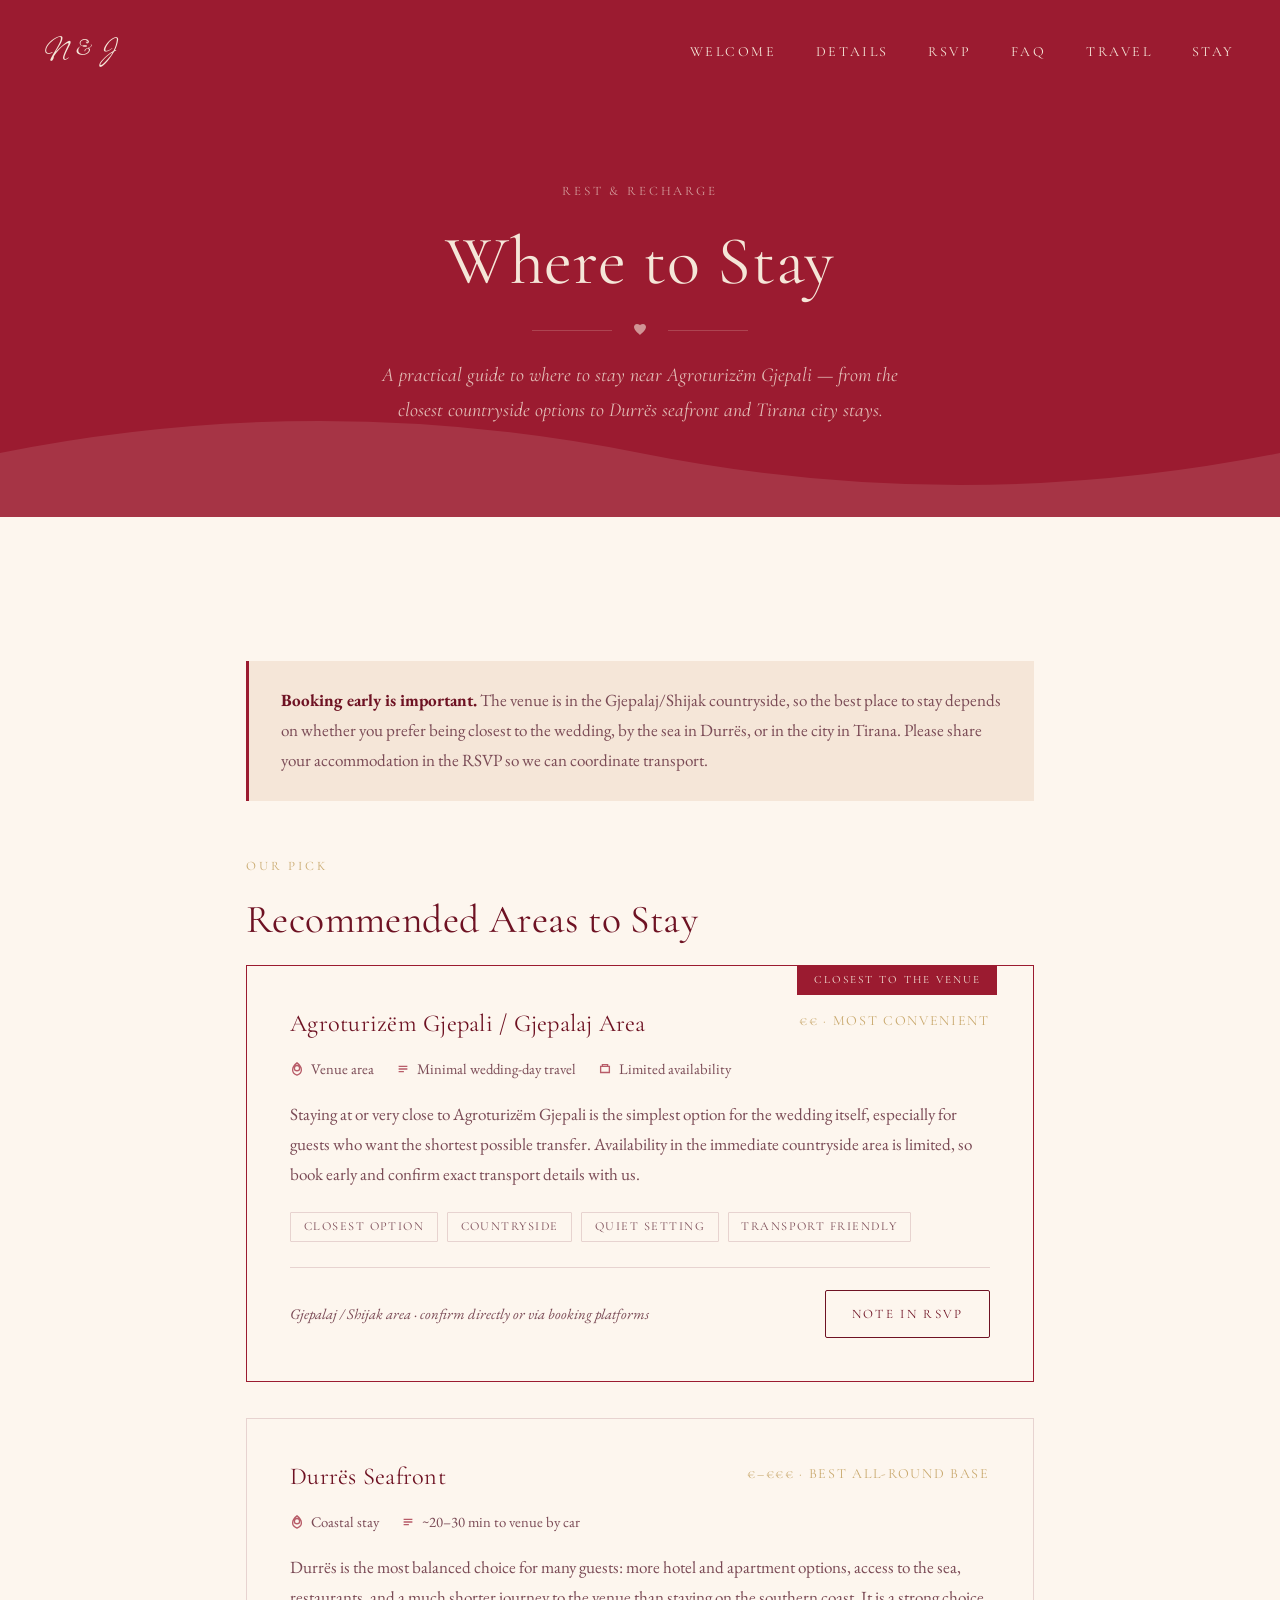
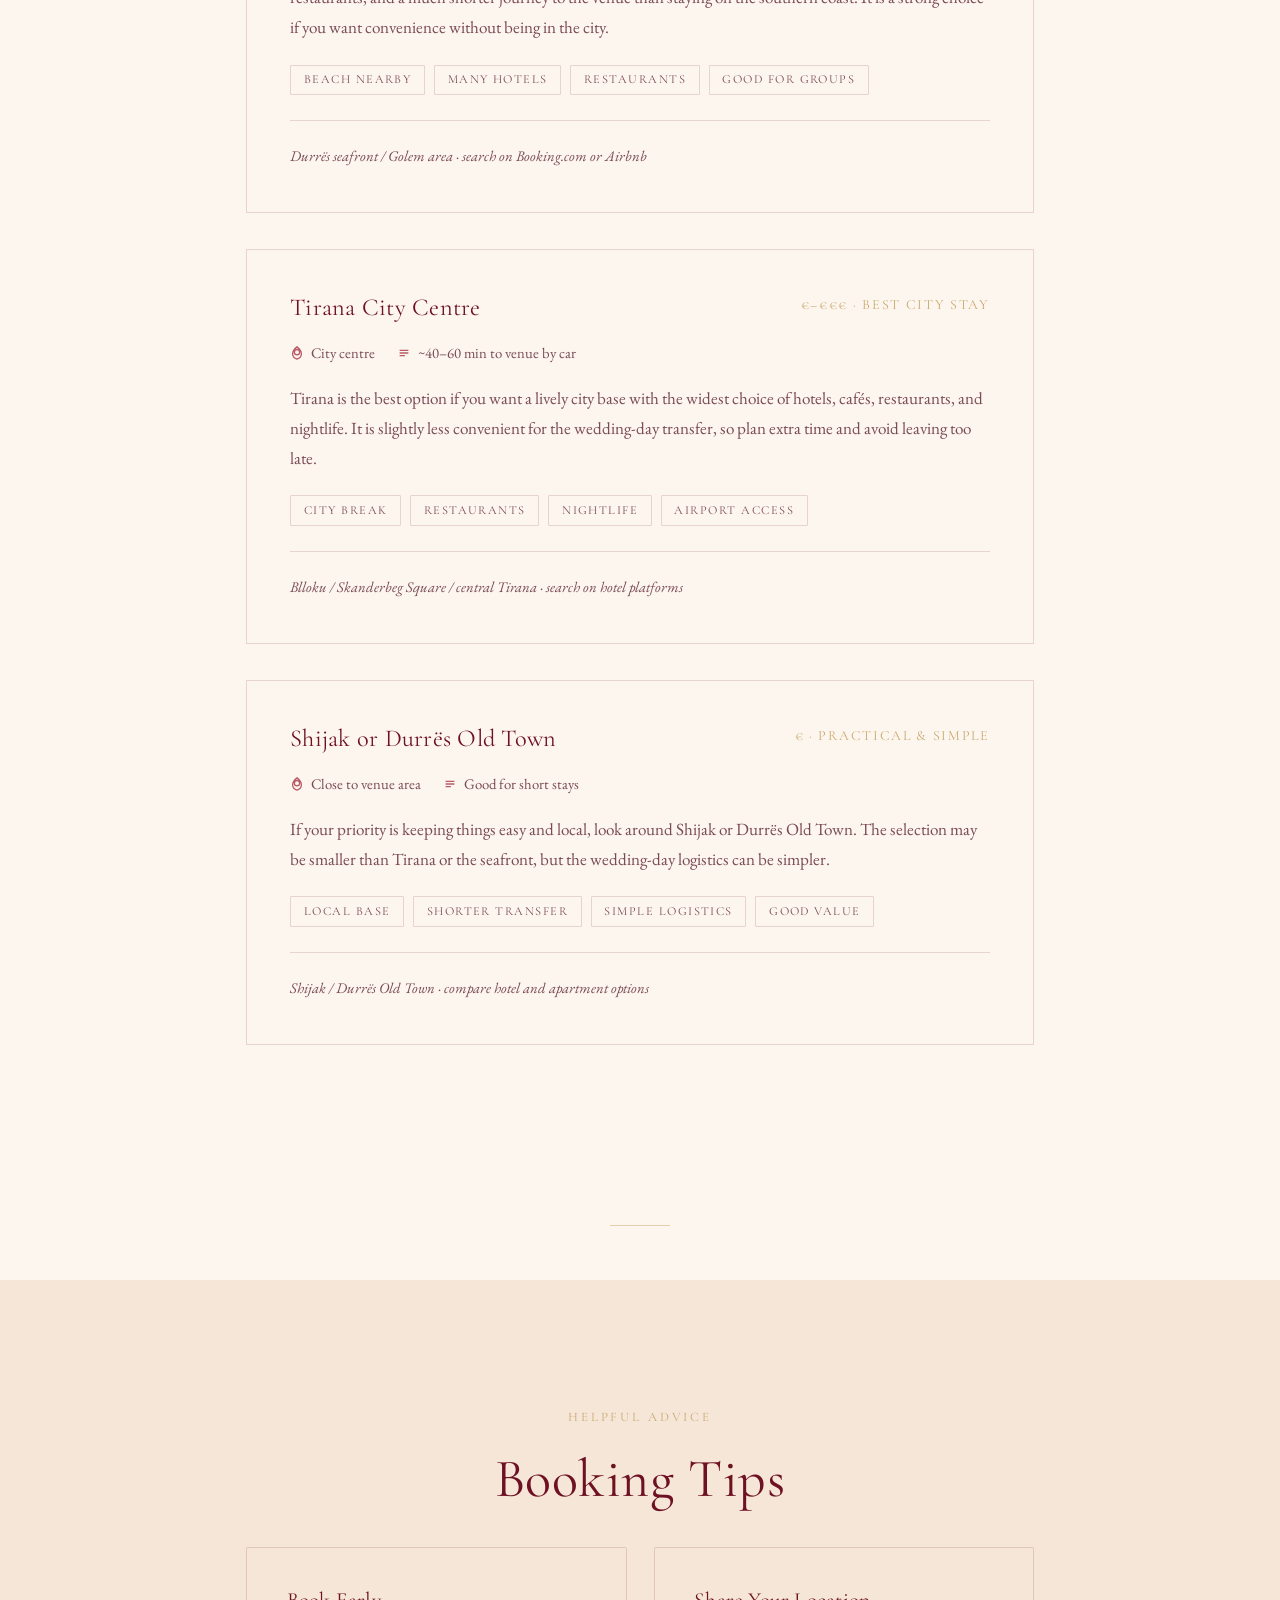
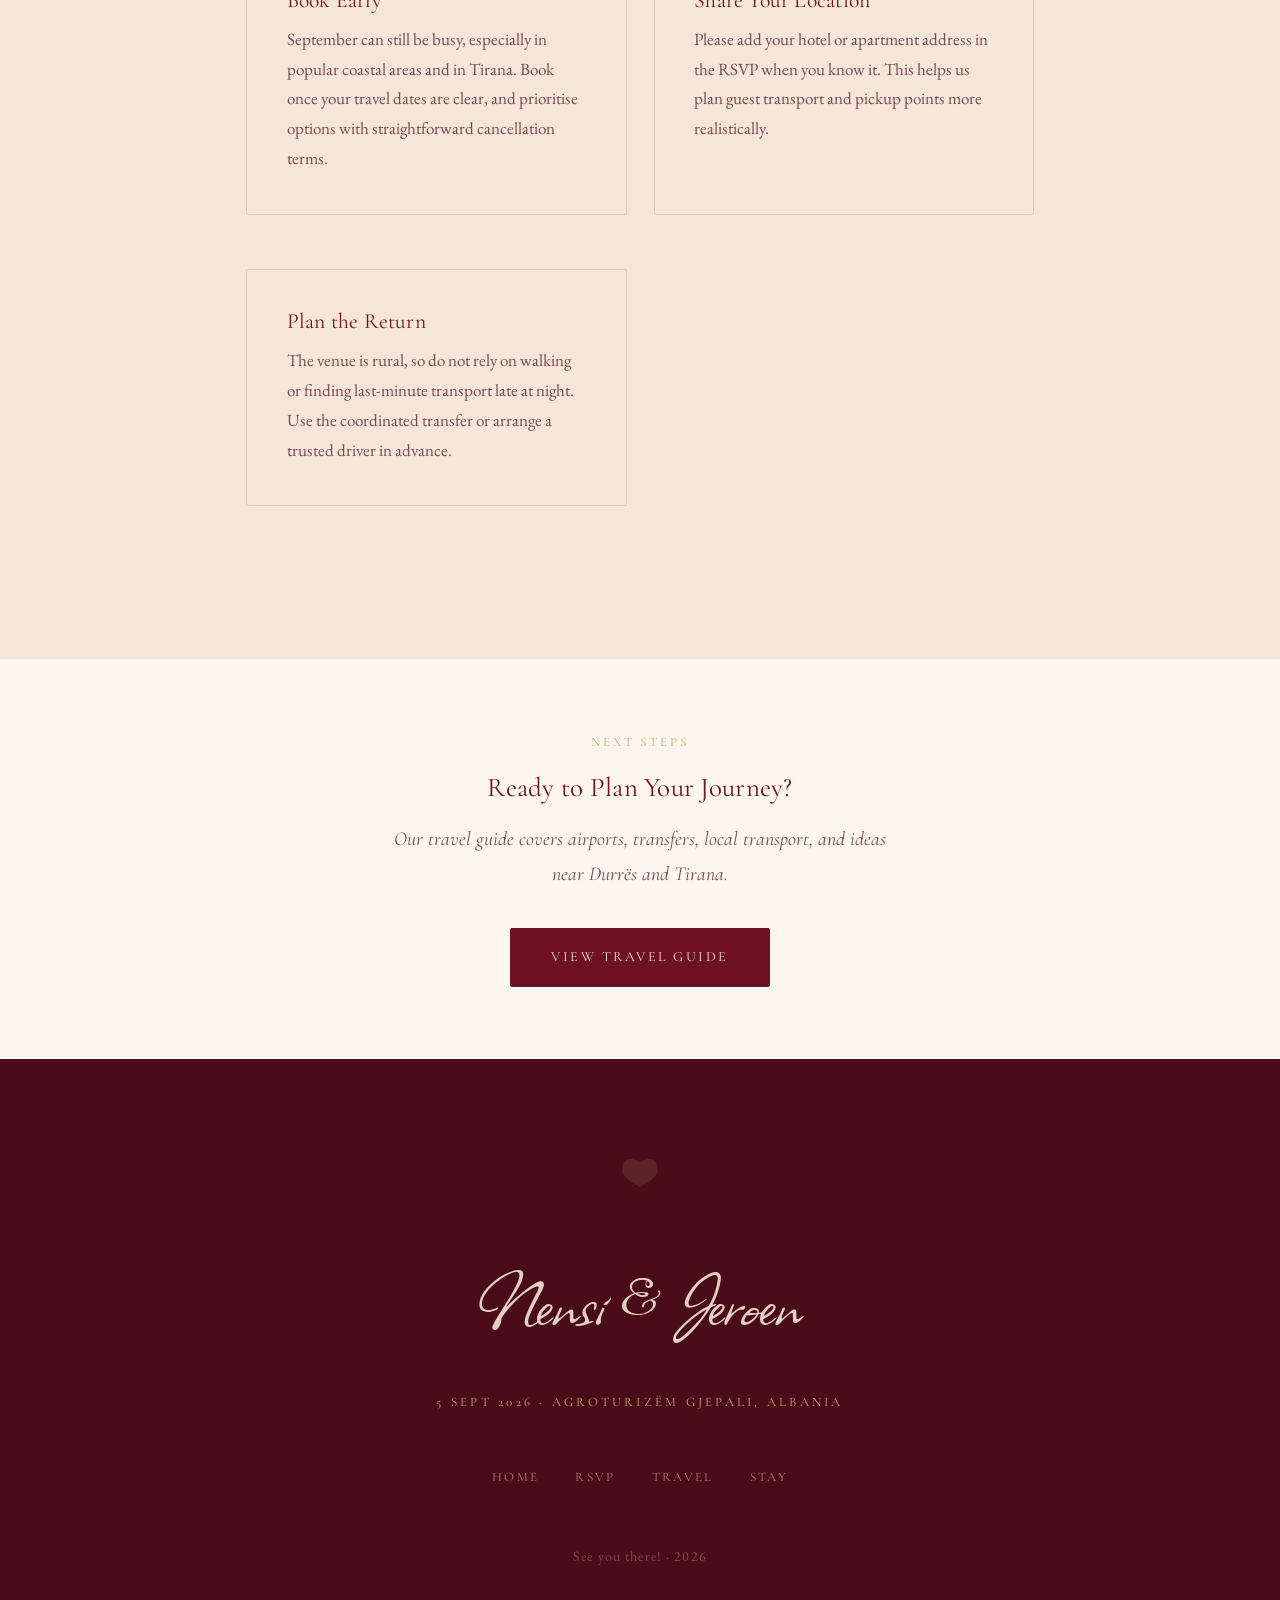
==== pages/accommodation-backup.html @ 8a6f011f "updates to extra pages" ====
<!DOCTYPE html>
<html lang="en">
<head>
  <meta charset="UTF-8">
  <meta name="viewport" content="width=device-width, initial-scale=1.0">
  <title>Where to Stay — Nensi & Jeroen · 5 Sept 2026</title>
  <meta name="description" content="Recommended accommodation near Durrës, Shijak, Tirana, and Agroturizëm Gjepali for guests attending Nensi and Jeroen's wedding.">
  <link rel="stylesheet" href="../styles/main.css">
  <link rel="preconnect" href="https://fonts.googleapis.com">
  <link rel="preconnect" href="https://fonts.gstatic.com" crossorigin>
  <style>
    .hotel-card {
      background: var(--cream);
      border: 1px solid var(--divider);
      padding: 2.4rem;
      margin-bottom: 2rem;
      transition: var(--transition);
      position: relative;
    }
    .hotel-card:hover {
      box-shadow: 0 6px 28px rgba(155,27,48,0.09);
      transform: translateY(-3px);
    }
    .hotel-card--featured {
      border-color: var(--pomegranate);
      border-width: 1.5px;
    }
    .featured-badge {
      position: absolute;
      top: -1px; right: 2rem;
      background: var(--pomegranate);
      color: var(--champagne);
      font-family: var(--font-serif);
      font-size: 0.62rem;
      letter-spacing: 0.18em;
      text-transform: uppercase;
      padding: 0.3rem 0.9rem;
    }
    .hotel-header {
      display: flex;
      justify-content: space-between;
      align-items: flex-start;
      gap: 1rem;
      margin-bottom: 1rem;
      flex-wrap: wrap;
    }
    .hotel-name {
      font-family: var(--font-serif);
      font-size: 1.35rem;
      color: var(--wine);
      margin: 0;
    }
    .hotel-price {
      font-family: var(--font-serif);
      font-size: 0.78rem;
      letter-spacing: 0.12em;
      text-transform: uppercase;
      color: var(--gold);
      white-space: nowrap;
    }
    .hotel-meta {
      display: flex;
      gap: 1.2rem;
      margin-bottom: 1rem;
      flex-wrap: wrap;
    }
    .hotel-meta-item {
      display: flex;
      align-items: center;
      gap: 0.4rem;
      font-size: 0.82rem;
      color: var(--text-muted);
    }
    .hotel-meta-item svg {
      color: var(--pomegranate);
      opacity: 0.7;
      flex-shrink: 0;
    }
    .hotel-desc {
      font-size: 0.95rem;
      color: var(--text-muted);
      line-height: 1.75;
      margin-bottom: 1.2rem;
    }
    .hotel-features {
      display: flex;
      flex-wrap: wrap;
      gap: 0.5rem;
      margin-bottom: 1.4rem;
    }
    .feature-pill {
      font-family: var(--font-serif);
      font-size: 0.68rem;
      letter-spacing: 0.12em;
      text-transform: uppercase;
      padding: 0.2rem 0.7rem;
      border: 1px solid var(--divider);
      color: var(--text-muted);
      border-radius: 1px;
    }
    .hotel-footer {
      display: flex;
      justify-content: space-between;
      align-items: center;
      gap: 1rem;
      flex-wrap: wrap;
      padding-top: 1.2rem;
      border-top: 1px solid var(--divider);
    }
    .hotel-address {
      font-size: 0.82rem;
      color: var(--text-muted);
      font-style: italic;
    }
    .price-categories {
      display: flex;
      gap: 1.5rem;
      margin: 3rem 0 1.5rem;
      flex-wrap: wrap;
    }
    .price-cat-btn {
      background: none;
      border: 1px solid var(--divider);
      padding: 0.5rem 1.2rem;
      font-family: var(--font-serif);
      font-size: 0.72rem;
      letter-spacing: 0.15em;
      text-transform: uppercase;
      color: var(--text-muted);
      cursor: pointer;
      transition: var(--transition);
    }
    .price-cat-btn.active,
    .price-cat-btn:hover {
      background: var(--wine);
      border-color: var(--wine);
      color: var(--champagne);
    }
    .section-note {
      background: var(--champagne);
      border-left: 3px solid var(--pomegranate);
      padding: 1.4rem 1.8rem;
      margin: 3rem 0;
      font-size: 0.95rem;
      color: var(--text-muted);
      line-height: 1.75;
    }
    .section-note strong { color: var(--wine); }
    .section-separator {
      width: 60px; height: 1px;
      background: var(--gold);
      margin: 3rem auto;
      opacity: 0.5;
    }
  </style>
</head>
<body>

  <!-- Navigation -->
  <nav class="site-nav site-nav--inverse" role="navigation" aria-label="Main navigation">
    <a href="../index.html" class="nav-monogram" aria-label="Home">N & J</a>
    <ul class="nav-links">
      <li><a href="../index.html#welcome">Welcome</a></li>
      <li><a href="../index.html#details">Details</a></li>
      <li><a href="../index.html#rsvp">RSVP</a></li>
      <li><a href="../index.html#faq">FAQ</a></li>
      <li><a href="travel.html">Travel</a></li>
      <li><a href="accommodation.html" aria-current="page">Stay</a></li>
    </ul>
    <button class="nav-toggle" aria-label="Toggle menu" aria-expanded="false">
      <span></span><span></span><span></span>
    </button>
  </nav>

  <!-- Page Hero -->
  <header class="page-hero" role="banner">
    <svg viewBox="0 0 800 80" style="position:absolute;bottom:0;left:0;width:100%;opacity:0.12" fill="var(--champagne)" xmlns="http://www.w3.org/2000/svg" aria-hidden="true">
      <path d="M0 40 Q200 0 400 40 Q600 80 800 40 L800 80 L0 80Z"/>
    </svg>
    <span class="section-label">Rest & Recharge</span>
    <h1>Where to Stay</h1>
    <div class="ornament-divider" aria-hidden="true" style="margin:1.2rem auto;">
      <span class="ornament-line" style="background:rgba(245,230,216,0.4)"></span>
      <svg width="12" height="12" viewBox="0 0 16 16" fill="rgba(245,230,216,0.6)"><path d="M8 1.5C8 1.5 6.5 0 4 0C1.5 0 0 2 0 4C0 8.5 8 14.5 8 14.5C8 14.5 16 8.5 16 4C16 2 14.5 0 12 0C9.5 0 8 1.5 8 1.5Z"/></svg>
      <span class="ornament-line" style="background:rgba(245,230,216,0.4)"></span>
    </div>
    <p class="lead-text" style="color:rgba(245,230,216,0.8); max-width:540px; margin:0 auto;">
      A practical guide to where to stay near Agroturizëm Gjepali — from the closest countryside options to Durrës seafront and Tirana city stays.
    </p>
  </header>

  <main>
    <div class="content-section fade-in" style="max-width: var(--max-width); margin: 0 auto;">

      <div class="section-note">
        <strong>Booking early is important.</strong> The venue is in the Gjepalaj/Shijak countryside, so the best place to stay depends on whether you prefer being closest to the wedding, by the sea in Durrës, or in the city in Tirana. Please share your accommodation in the RSVP so we can coordinate transport.
      </div>

      <span class="section-label">Our pick</span>
      <h2>Recommended Areas to Stay</h2>

      <!-- ===== FEATURED ===== -->
      <div class="hotel-card hotel-card--featured fade-in">
        <div class="featured-badge">Closest to the Venue</div>

        <div class="hotel-header">
          <h3 class="hotel-name">Agroturizëm Gjepali / Gjepalaj Area</h3>
          <span class="hotel-price">€€ · Most convenient</span>
        </div>

        <div class="hotel-meta">
          <span class="hotel-meta-item">
            <svg width="14" height="14" viewBox="0 0 16 16" fill="none" stroke="currentColor" stroke-width="1.5" aria-hidden="true"><circle cx="8" cy="7" r="3"/><path d="M8 1 Q13 5 13 9 Q13 13 8 15 Q3 13 3 9 Q3 5 8 1Z"/></svg>
            Venue area
          </span>
          <span class="hotel-meta-item">
            <svg width="14" height="14" viewBox="0 0 16 16" fill="none" stroke="currentColor" stroke-width="1.5" aria-hidden="true"><path d="M3 8h10M3 5h10M3 11h6"/></svg>
            Minimal wedding-day travel
          </span>
          <span class="hotel-meta-item">
            <svg width="14" height="14" viewBox="0 0 16 16" fill="none" stroke="currentColor" stroke-width="1.5" aria-hidden="true"><path d="M3 5h10v7H3z"/><path d="M5 5V3h6v2"/></svg>
            Limited availability
          </span>
        </div>

        <p class="hotel-desc">
          Staying at or very close to Agroturizëm Gjepali is the simplest option for the wedding itself, especially for guests who want the shortest possible transfer. Availability in the immediate countryside area is limited, so book early and confirm exact transport details with us.
        </p>

        <div class="hotel-features">
          <span class="feature-pill">Closest Option</span>
          <span class="feature-pill">Countryside</span>
          <span class="feature-pill">Quiet Setting</span>
          <span class="feature-pill">Transport Friendly</span>
        </div>

        <div class="hotel-footer">
          <span class="hotel-address">Gjepalaj / Shijak area · confirm directly or via booking platforms</span>
          <a href="../index.html#rsvp" class="btn" style="font-size:0.72rem; padding:0.65rem 1.4rem;">Note in RSVP</a>
        </div>
      </div>

      <!-- ===== AREA 2 ===== -->
      <div class="hotel-card fade-in">
        <div class="hotel-header">
          <h3 class="hotel-name">Durrës Seafront</h3>
          <span class="hotel-price">€–€€€ · Best all-round base</span>
        </div>
        <div class="hotel-meta">
          <span class="hotel-meta-item">
            <svg width="14" height="14" viewBox="0 0 16 16" fill="none" stroke="currentColor" stroke-width="1.5" aria-hidden="true"><circle cx="8" cy="7" r="3"/><path d="M8 1 Q13 5 13 9 Q13 13 8 15 Q3 13 3 9 Q3 5 8 1Z"/></svg>
            Coastal stay
          </span>
          <span class="hotel-meta-item">
            <svg width="14" height="14" viewBox="0 0 16 16" fill="none" stroke="currentColor" stroke-width="1.5" aria-hidden="true"><path d="M3 8h10M3 5h10M3 11h6"/></svg>
            ~20–30 min to venue by car
          </span>
        </div>
        <p class="hotel-desc">
          Durrës is the most balanced choice for many guests: more hotel and apartment options, access to the sea, restaurants, and a much shorter journey to the venue than staying on the southern coast. It is a strong choice if you want convenience without being in the city.
        </p>
        <div class="hotel-features">
          <span class="feature-pill">Beach Nearby</span>
          <span class="feature-pill">Many Hotels</span>
          <span class="feature-pill">Restaurants</span>
          <span class="feature-pill">Good for Groups</span>
        </div>
        <div class="hotel-footer">
          <span class="hotel-address">Durrës seafront / Golem area · search on Booking.com or Airbnb</span>
        </div>
      </div>

      <!-- ===== AREA 3 ===== -->
      <div class="hotel-card fade-in">
        <div class="hotel-header">
          <h3 class="hotel-name">Tirana City Centre</h3>
          <span class="hotel-price">€–€€€ · Best city stay</span>
        </div>
        <div class="hotel-meta">
          <span class="hotel-meta-item">
            <svg width="14" height="14" viewBox="0 0 16 16" fill="none" stroke="currentColor" stroke-width="1.5" aria-hidden="true"><circle cx="8" cy="7" r="3"/><path d="M8 1 Q13 5 13 9 Q13 13 8 15 Q3 13 3 9 Q3 5 8 1Z"/></svg>
            City centre
          </span>
          <span class="hotel-meta-item">
            <svg width="14" height="14" viewBox="0 0 16 16" fill="none" stroke="currentColor" stroke-width="1.5" aria-hidden="true"><path d="M3 8h10M3 5h10M3 11h6"/></svg>
            ~40–60 min to venue by car
          </span>
        </div>
        <p class="hotel-desc">
          Tirana is the best option if you want a lively city base with the widest choice of hotels, cafés, restaurants, and nightlife. It is slightly less convenient for the wedding-day transfer, so plan extra time and avoid leaving too late.
        </p>
        <div class="hotel-features">
          <span class="feature-pill">City Break</span>
          <span class="feature-pill">Restaurants</span>
          <span class="feature-pill">Nightlife</span>
          <span class="feature-pill">Airport Access</span>
        </div>
        <div class="hotel-footer">
          <span class="hotel-address">Blloku / Skanderbeg Square / central Tirana · search on hotel platforms</span>
        </div>
      </div>

      <!-- ===== AREA 4 ===== -->
      <div class="hotel-card fade-in">
        <div class="hotel-header">
          <h3 class="hotel-name">Shijak or Durrës Old Town</h3>
          <span class="hotel-price">€ · Practical & simple</span>
        </div>
        <div class="hotel-meta">
          <span class="hotel-meta-item">
            <svg width="14" height="14" viewBox="0 0 16 16" fill="none" stroke="currentColor" stroke-width="1.5" aria-hidden="true"><circle cx="8" cy="7" r="3"/><path d="M8 1 Q13 5 13 9 Q13 13 8 15 Q3 13 3 9 Q3 5 8 1Z"/></svg>
            Close to venue area
          </span>
          <span class="hotel-meta-item">
            <svg width="14" height="14" viewBox="0 0 16 16" fill="none" stroke="currentColor" stroke-width="1.5" aria-hidden="true"><path d="M3 8h10M3 5h10M3 11h6"/></svg>
            Good for short stays
          </span>
        </div>
        <p class="hotel-desc">
          If your priority is keeping things easy and local, look around Shijak or Durrës Old Town. The selection may be smaller than Tirana or the seafront, but the wedding-day logistics can be simpler.
        </p>
        <div class="hotel-features">
          <span class="feature-pill">Local Base</span>
          <span class="feature-pill">Shorter Transfer</span>
          <span class="feature-pill">Simple Logistics</span>
          <span class="feature-pill">Good Value</span>
        </div>
        <div class="hotel-footer">
          <span class="hotel-address">Shijak / Durrës Old Town · compare hotel and apartment options</span>
        </div>
      </div>

    </div>

    <div class="section-separator"></div>

    <!-- Booking tips -->
    <div class="section section--ivory fade-in">
      <div class="container" style="max-width: var(--max-width);">
        <div class="centered section-heading">
          <span class="section-label">Helpful Advice</span>
          <h2>Booking Tips</h2>
        </div>

        <div class="info-grid" style="margin-top:2rem;">
          <div class="info-card">
            <h3>Book Early</h3>
            <p>September can still be busy, especially in popular coastal areas and in Tirana. Book once your travel dates are clear, and prioritise options with straightforward cancellation terms.</p>
          </div>
          <div class="info-card">
            <h3>Share Your Location</h3>
            <p>Please add your hotel or apartment address in the RSVP when you know it. This helps us plan guest transport and pickup points more realistically.</p>
          </div>
          <div class="info-card">
            <h3>Plan the Return</h3>
            <p>The venue is rural, so do not rely on walking or finding last-minute transport late at night. Use the coordinated transfer or arrange a trusted driver in advance.</p>
          </div>
        </div>
      </div>
    </div>

    <!-- CTA to travel page -->
    <div style="padding: 4rem 2rem; text-align:center;" class="fade-in">
      <span class="section-label">Next Steps</span>
      <h2 style="margin-bottom:1rem;">Ready to Plan Your Journey?</h2>
      <p class="lead-text" style="margin: 0 auto 2rem;">
        Our travel guide covers airports, transfers, local transport, and ideas near Durrës and Tirana.
      </p>
      <a href="travel.html" class="btn btn--primary">View Travel Guide</a>
    </div>

  </main>

  <!-- Footer -->
  <footer class="site-footer" role="contentinfo">
    <svg class="footer-ornament" width="60" height="60" viewBox="0 0 60 60" fill="none" xmlns="http://www.w3.org/2000/svg" aria-hidden="true">
      <path d="M30 14C30 14 26 10 21 10C16 10 12 14.5 12 20C12 30 30 38 30 38C30 38 48 30 48 20C48 14.5 44 10 39 10C34 10 30 14 30 14Z" fill="currentColor" opacity="0.5"/>
    </svg>
    <p class="footer-names">Nensi & Jeroen</p>
    <p class="footer-date">5 Sept 2026 · Agroturizëm Gjepali, Albania</p>
    <ul class="footer-links">
      <li><a href="../index.html">Home</a></li>
      <li><a href="../index.html#rsvp">RSVP</a></li>
      <li><a href="travel.html">Travel</a></li>
      <li><a href="accommodation.html">Stay</a></li>
    </ul>
    <p class="footer-copy">See you there! &middot; 2026</p>
  </footer>

  <script src="../scripts/main.js"></script>
</body>
</html>
---- styles/main.css ----
/* ============================================================
   WEDDING WEBSITE — MAIN STYLESHEET
   Warm European Editorial Luxury
   ============================================================ */

/* --- Google Fonts Import --- */
@import url('https://fonts.googleapis.com/css2?family=Cormorant+Garamond:ital,wght@0,300;0,400;0,500;0,600;1,300;1,400;1,500&family=EB+Garamond:ital,wght@0,400;0,500;1,400&family=Allison&family=Great+Vibes&display=swap');

/* --- CSS Variables --- */
:root {
  --pomegranate:    #9B1B30;
  --apricot:        #FF9E61;
  --champagne:      #F5E6D8;
  --champagne-dark: #EDD4BE;
  --wine:           #6E1223;
  --wine-deep:      #4A0C18;
  --gold:           #C9A96E;
  --gold-light:     #DFC28E;
  --cream:          #FDF6EE;
  --text-body:      #3D1A22;
  --text-muted:     #7A4A55;
  --divider:        rgba(110, 18, 35, 0.15);

  --font-script:    'Allison', 'Great Vibes', cursive;
  --font-serif:     'Cormorant Garamond', 'EB Garamond', Georgia, serif;
  --font-body:      'EB Garamond', 'Cormorant Garamond', Georgia, serif;

  --max-width:      860px;
  --section-pad:    7rem 2rem;
  --radius-soft:    2px;

  --transition:     all 0.35s cubic-bezier(0.4, 0, 0.2, 1);
}

/* --- Reset & Base --- */
*, *::before, *::after {
  box-sizing: border-box;
  margin: 0;
  padding: 0;
}

html {
  scroll-behavior: smooth;
  font-size: 18px;
}

body {
  font-family: var(--font-body);
  background-color: var(--cream);
  color: var(--text-body);
  line-height: 1.75;
  -webkit-font-smoothing: antialiased;
  overflow-x: hidden;
}

img { max-width: 100%; display: block; }

[hidden] {
  display: none !important;
}

a {
  color: var(--pomegranate);
  text-decoration: none;
  transition: var(--transition);
}
a:hover { color: var(--wine); }

/* --- Scrollbar --- */
::-webkit-scrollbar { width: 6px; }
::-webkit-scrollbar-track { background: var(--champagne); }
::-webkit-scrollbar-thumb { background: var(--gold); border-radius: 3px; }

/* ============================================================
   TYPOGRAPHY
   ============================================================ */

h1, h2, h3, h4, h5 {
  font-family: var(--font-serif);
  font-weight: 400;
  color: var(--wine);
  line-height: 1.2;
  letter-spacing: 0.01em;
}

.script-heading {
  font-family: var(--font-script);
  font-weight: 400;
  color: var(--pomegranate);
  line-height: 1.1;
}

.section-label {
  font-family: var(--font-serif);
  font-size: 0.72rem;
  letter-spacing: 0.22em;
  text-transform: uppercase;
  color: var(--gold);
  display: block;
  margin-bottom: 1rem;
}

p { margin-bottom: 1.1em; }
p:last-child { margin-bottom: 0; }

/* ============================================================
   LAYOUT
   ============================================================ */

.container {
  max-width: var(--max-width);
  margin: 0 auto;
  padding: 0 2rem;
}

.section {
  padding: var(--section-pad);
}

.section--ivory {
  background-color: var(--champagne);
}

.section--wine {
  background-color: var(--wine);
  color: var(--champagne);
}
.section--wine h1,
.section--wine h2,
.section--wine h3,
.section--wine .script-heading {
  color: var(--champagne);
}
.section--wine .section-label {
  color: var(--gold-light);
}
.section--wine p {
  color: rgba(245, 230, 216, 0.85);
}

.section--pomegranate {
  background-color: var(--pomegranate);
  color: var(--champagne);
}

.centered { text-align: center; }

.visually-hidden {
  position: absolute;
  width: 1px;
  height: 1px;
  padding: 0;
  margin: -1px;
  overflow: hidden;
  clip: rect(0, 0, 0, 0);
  white-space: nowrap;
  border: 0;
}

/* ============================================================
   NAVIGATION
   ============================================================ */

.site-nav {
  position: fixed;
  top: 0; left: 0; right: 0;
  z-index: 100;
  padding: 1.2rem 2.5rem;
  display: flex;
  align-items: center;
  justify-content: space-between;
  transition: var(--transition);
}

.site-nav.scrolled {
  background: rgba(253, 246, 238, 0.96);
  backdrop-filter: blur(8px);
  box-shadow: 0 1px 20px rgba(110, 18, 35, 0.08);
}

.nav-monogram {
  font-family: var(--font-script);
  font-size: 1.8rem;
  color: var(--wine);
  text-decoration: none;
  letter-spacing: 0.02em;
}

.nav-links {
  display: flex;
  gap: 2.2rem;
  list-style: none;
}

.nav-links a {
  font-family: var(--font-serif);
  font-size: 0.78rem;
  letter-spacing: 0.18em;
  text-transform: uppercase;
  color: var(--wine);
  text-decoration: none;
  position: relative;
  transition: var(--transition);
}

.nav-links a::after {
  content: '';
  position: absolute;
  bottom: -3px; left: 0; right: 0;
  height: 1px;
  background: var(--gold);
  transform: scaleX(0);
  transform-origin: center;
  transition: transform 0.3s ease;
}

.nav-links a:hover { color: var(--pomegranate); }
.nav-links a:hover::after { transform: scaleX(1); }

.nav-toggle {
  display: none;
  background: none;
  border: none;
  cursor: pointer;
  padding: 4px;
}

.nav-toggle span {
  display: block;
  width: 22px;
  height: 1.5px;
  background: var(--wine);
  margin: 5px 0;
  transition: var(--transition);
}

.site-nav--inverse:not(.scrolled) .nav-monogram,
.site-nav--inverse:not(.scrolled) .nav-links a {
  color: var(--champagne);
}

.site-nav--inverse:not(.scrolled) .nav-links a:hover {
  color: var(--gold-light);
}

.site-nav--inverse:not(.scrolled) .nav-toggle span {
  background: var(--champagne);
}

.site-nav--inverse:not(.scrolled) .nav-links a::after {
  background: var(--champagne);
}

/* ============================================================
   HERO SECTION
   ============================================================ */

.hero {
  min-height: 100vh;
  display: flex;
  align-items: center;
  justify-content: center;
  text-align: center;
  padding: 8rem 1.5rem 4.5rem;
  position: relative;
  overflow: hidden;
  background-color: var(--cream);
}

.hero-arch {
  position: absolute;
  top: 5.2rem; left: 50%;
  transform: translateX(-50%);
  width: min(640px, 92vw);
  max-height: calc(100svh - 7rem);
  pointer-events: none;
  opacity: 0.45;
}

.hero-content {
  position: relative;
  z-index: 2;
  max-width: min(560px, 90vw);
  padding: clamp(0.5rem, 2vw, 1.5rem);
  margin-top: clamp(1rem, 2.5vw, 1.7rem);
  animation: fadeUp 1.2s ease both;
}

.hero-eyebrow {
  font-family: var(--font-serif);
  font-size: 0.7rem;
  letter-spacing: 0.28em;
  text-transform: uppercase;
  color: var(--pomegranate);
  margin: 0 auto 1.4rem;
  display: block;
  max-width: 460px;
  line-height: 1.55;
  padding: 0.45rem 0.8rem;
  background: rgba(253, 246, 238, 0.72);
  animation: fadeUp 1s 0.2s ease both;
}

.hero-invitation {
  display: inline-block;
  max-width: 340px;
  line-height: 1.55;
  padding: 0.45rem 0.8rem;
  margin: 0 auto 1.4rem;
  background: rgba(253, 246, 238, 0.72);
  animation: fadeUp 1s 0.7s ease both;
}

.hero-names {
  font-family: var(--font-script);
  font-size: clamp(4.2rem, 12vw, 8rem);
  color: var(--wine);
  line-height: 0.68;
  margin-bottom: 0.8rem;
  animation: fadeUp 1s 0.3s ease both;
}

.hero-names span {
  display: block;
}

.hero-date {
  font-family: var(--font-serif);
  font-size: clamp(0.82rem, 2.2vw, 1.05rem);
  letter-spacing: 0.12em;
  text-transform: uppercase;
  color: var(--text-muted);
  margin: 1.4rem 0 0.5rem;
  animation: fadeUp 1s 0.4s ease both;
}

.hero-location {
  font-family: var(--font-serif);
  font-style: italic;
  font-size: 1.15rem;
  color: var(--pomegranate);
  animation: fadeUp 1s 0.45s ease both;
}

.hero-divider {
  width: 60px;
  height: 1px;
  background: var(--gold);
  margin: 2rem auto;
  animation: fadeIn 1s 0.6s ease both;
}

/* Countdown */
.countdown {
  display: flex;
  gap: clamp(0.25rem, 0.8vw, 0.5rem);
  justify-content: center;
  margin: 1.5rem auto 1.2rem;
  max-width: 340px;
  animation: fadeUp 1s 0.6s ease both;
}

.countdown-unit {
  text-align: center;
  min-width: clamp(46px, 8vw, 58px);
}

.countdown-number {
  font-family: var(--font-serif);
  font-size: clamp(1.65rem, 4.2vw, 2.45rem);
  font-weight: 300;
  color: var(--wine);
  line-height: 1;
  display: block;
}

.countdown-label {
  font-family: var(--font-serif);
  font-size: 0.62rem;
  letter-spacing: 0.2em;
  text-transform: uppercase;
  color: var(--gold);
  display: block;
  margin-top: 0.4rem;
}

.countdown-sep {
  font-family: var(--font-serif);
  font-size: 2rem;
  color: var(--divider);
  align-self: flex-start;
  margin-top: 0.2rem;
  line-height: 1.4;
}

/* CTA Buttons */
.btn-group {
  display: flex;
  gap: 1rem;
  justify-content: center;
  flex-wrap: wrap;
  animation: fadeUp 1s 0.75s ease both;
}

.btn {
  display: inline-block;
  font-family: var(--font-serif);
  font-size: 0.78rem;
  letter-spacing: 0.18em;
  text-transform: uppercase;
  padding: 0.9rem 2.2rem;
  border: 1px solid var(--wine);
  color: var(--wine);
  background: transparent;
  cursor: pointer;
  transition: var(--transition);
  text-decoration: none;
  border-radius: var(--radius-soft);
}

.btn:hover {
  background: var(--wine);
  color: var(--champagne);
}

.btn--primary {
  background: var(--wine);
  color: var(--champagne);
  border-color: var(--wine);
}

.btn--primary:hover {
  background: var(--pomegranate);
  border-color: var(--pomegranate);
  color: var(--champagne);
}

.btn--gold {
  border-color: var(--gold);
  color: var(--gold);
}
.btn--gold:hover {
  background: var(--gold);
  color: var(--wine-deep);
}

/* ============================================================
   WELCOME SECTION
   ============================================================ */

.welcome-text {
  font-family: var(--font-serif);
  font-size: clamp(1.05rem, 2.5vw, 1.25rem);
  line-height: 1.9;
  max-width: 600px;
  margin: 0 auto;
  color: var(--text-body);
}

.welcome-signoff,
.welcome-signature {
  font-family: var(--font-serif);
  font-size: clamp(1.05rem, 2.5vw, 1.25rem);
  line-height: 1.9;
  max-width: 600px;
  margin: 0 auto;
}

.welcome-signoff {
  margin-top: 1.75rem;
  color: var(--text-body);
}

.welcome-signature {
  margin-top: 0.35rem;
  font-style: italic;
  color: var(--pomegranate);
}

.welcome-script {
  font-family: var(--font-script);
  font-size: clamp(2.2rem, 6vw, 3.5rem);
  color: var(--pomegranate);
  margin-bottom: 1.5rem;
  display: block;
}

/* ============================================================
   DETAILS SECTION
   ============================================================ */

.details-grid {
  display: grid;
  grid-template-columns: repeat(auto-fit, minmax(240px, 1fr));
  gap: 3rem 2.5rem;
  margin-top: 3.5rem;
}

.detail-card {
  text-align: center;
  padding: 2.2rem 1.5rem;
  border: 1px solid var(--divider);
  background: var(--cream);
  transition: var(--transition);
}

.detail-card:hover {
  box-shadow: 0 4px 24px rgba(155, 27, 48, 0.08);
  transform: translateY(-2px);
}

.detail-icon {
  margin: 0 auto 1.2rem;
  color: var(--pomegranate);
  opacity: 0.8;
}

.detail-card h3 {
  font-size: 1.05rem;
  letter-spacing: 0.08em;
  margin-bottom: 0.6rem;
  color: var(--wine);
}

.detail-card p {
  font-size: 0.92rem;
  color: var(--text-muted);
  line-height: 1.65;
}

.venue-coordinates {
  display: inline-block;
  margin-top: 0.35rem;
  font-size: 0.82rem;
  letter-spacing: 0.04em;
  color: var(--wine);
}

/* Timeline */
.timeline {
  position: relative;
  max-width: 760px;
  margin: 3rem auto 0;
}

.timeline::before {
  content: '';
  position: absolute;
  left: 50%;
  top: 0;
  bottom: 0;
  width: 1px;
  background: var(--divider);
  transform: translateX(-50%);
}

.timeline-item {
  display: grid;
  grid-template-columns: minmax(0, 1fr) 28px minmax(0, 1fr);
  column-gap: 1.4rem;
  margin-bottom: 3rem;
  position: relative;
  align-items: start;
}

/* Keep the linked title, dot and time locked to the same row. */
.timeline-time,
.timeline-dot,
.timeline-body {
  grid-row: 1;
}

.timeline-time {
  font-family: var(--font-serif);
  font-size: clamp(1.1rem, 2.4vw, 1.35rem);
  font-weight: 500;
  letter-spacing: 0.03em;
  color: var(--pomegranate);
  white-space: nowrap;
  padding-top: 0.02rem;
  line-height: 1;
  align-self: start;
  margin-top: 0;
  display: inline-flex;
  align-items: center;
  gap: 0.55rem;
}

.timeline-time::before,
.timeline-time::after {
  content: '';
  display: block;
  width: 1.35rem;
  height: 1px;
  background: rgba(201, 169, 110, 0.75);
}

.timeline-time::after {
  display: none;
}

.timeline-dot {
  grid-column: 2;
  justify-self: center;
  align-self: start;
  width: 9px;
  height: 9px;
  border-radius: 50%;
  background: var(--pomegranate);
  border: 2px solid var(--cream);
  box-shadow: 0 0 0 1px var(--pomegranate);
  margin-top: 0.34rem;
}

.timeline-body {
  max-width: 270px;
  align-self: start;
  padding-top: 0;
  margin-top: 0;
}

.timeline-item--left .timeline-body {
  grid-column: 1;
  justify-self: end;
  text-align: right;
}

.timeline-item--left .timeline-time {
  grid-column: 3;
  justify-self: start;
  text-align: left;
}

.timeline-item--right .timeline-time {
  grid-column: 1;
  justify-self: end;
  text-align: right;
}

.timeline-item--right .timeline-time::before {
  display: none;
}

.timeline-item--right .timeline-time::after {
  display: block;
}

.timeline-item--right .timeline-body {
  grid-column: 3;
  justify-self: start;
  text-align: left;
}

.timeline-event {
  font-family: var(--font-serif);
  font-weight: 500;
  color: var(--wine);
  font-size: 1rem;
  line-height: 1.2;
  margin: 0 0 0.25rem;
}

.timeline-desc {
  font-size: 0.88rem;
  color: var(--text-muted);
  margin: 0;
  line-height: 1.65;
}

/* ============================================================
   RSVP SECTION
   ============================================================ */

.rsvp-form {
  max-width: 560px;
  margin: 3rem auto 0;
}

.form-group {
  margin-bottom: 1.8rem;
}

.form-group label {
  display: block;
  font-family: var(--font-serif);
  font-size: 0.72rem;
  letter-spacing: 0.18em;
  text-transform: uppercase;
  color: var(--gold);
  margin-bottom: 0.55rem;
}

.form-control {
  width: 100%;
  padding: 0.9rem 1.1rem;
  background: var(--cream);
  border: 1px solid rgba(110, 18, 35, 0.25);
  color: var(--wine);
  font-family: var(--font-body);
  font-size: 1rem;
  transition: var(--transition);
  outline: none;
  border-radius: var(--radius-soft);
  -webkit-appearance: none;
  appearance: none;
}

.form-control:focus {
  border-color: var(--pomegranate);
  box-shadow: 0 0 0 3px rgba(155, 27, 48, 0.08);
}

.form-control::placeholder {
  color: rgba(110, 18, 35, 0.35);
  font-style: italic;
}

.conditional-fields {
  display: grid;
  gap: 1rem;
  margin-top: 1rem;
}

.conditional-field {
  display: grid;
}

#diet-other-details {
  margin-top: 0.85rem;
  margin-left: 1.75rem;
  padding: 0.95rem 1rem 1.05rem;
  text-align: left;
  background: rgba(245, 230, 216, 0.08);
  border: 1px solid rgba(223, 194, 142, 0.24);
  border-left: 3px solid var(--gold-light);
  border-radius: var(--radius-soft);
}

select.form-control {
  background-image: url("data:image/svg+xml,%3Csvg xmlns='http://www.w3.org/2000/svg' width='12' height='8' viewBox='0 0 12 8'%3E%3Cpath d='M1 1l5 5 5-5' stroke='%236E1223' stroke-width='1.5' fill='none' stroke-linecap='round'/%3E%3C/svg%3E");
  background-repeat: no-repeat;
  background-position: right 1rem center;
  padding-right: 2.5rem;
  cursor: pointer;
}

textarea.form-control {
  resize: vertical;
  min-height: 120px;
}

.form-row {
  display: grid;
  grid-template-columns: 1fr 1fr;
  gap: 1.2rem;
}

.radio-group, .checkbox-group {
  display: flex;
  flex-direction: column;
  gap: 0.7rem;
}

.radio-label, .checkbox-label {
  display: flex;
  align-items: center;
  gap: 0.75rem;
  cursor: pointer;
  font-family: var(--font-body);
  font-size: 0.95rem;
  color: var(--text-muted);
}

.radio-label input, .checkbox-label input {
  width: 16px;
  height: 16px;
  accent-color: var(--pomegranate);
  cursor: pointer;
  flex-shrink: 0;
}

.form-submit {
  text-align: center;
  margin-top: 2.5rem;
}

.rsvp-submit-button {
  border: 2px solid var(--gold-light);
  box-shadow:
    0 0 0 2px rgba(245, 230, 216, 0.28),
    0 12px 26px rgba(74, 12, 24, 0.32);
}

.rsvp-submit-button:hover,
.rsvp-submit-button:focus-visible {
  box-shadow:
    0 0 0 3px rgba(245, 230, 216, 0.35),
    0 14px 30px rgba(74, 12, 24, 0.38);
}

.rsvp-submit-button:disabled {
  cursor: wait;
  opacity: 0.75;
}

.form-success {
  display: none;
  text-align: center;
  padding: 2rem;
  background: rgba(155, 27, 48, 0.05);
  border: 1px solid var(--divider);
}

.form-success .script-heading {
  font-size: 2.5rem;
  margin-bottom: 0.5rem;
}

/* ============================================================
   FAQ SECTION
   ============================================================ */

.faq-list {
  max-width: 640px;
  margin: 3rem auto 0;
}

.faq-item {
  border-bottom: 1px solid var(--divider);
}

.faq-question {
  width: 100%;
  background: none;
  border: none;
  padding: 1.4rem 0;
  display: flex;
  align-items: center;
  justify-content: space-between;
  gap: 1rem;
  cursor: pointer;
  font-family: var(--font-serif);
  font-size: 1.05rem;
  color: var(--wine);
  text-align: left;
  transition: var(--transition);
}

.faq-question:hover { color: var(--pomegranate); }

.faq-icon {
  flex-shrink: 0;
  width: 20px;
  height: 20px;
  position: relative;
  color: var(--gold);
}

.faq-icon::before,
.faq-icon::after {
  content: '';
  position: absolute;
  background: currentColor;
  transition: var(--transition);
}

.faq-icon::before {
  width: 100%; height: 1px;
  top: 50%; left: 0;
  transform: translateY(-50%);
}

.faq-icon::after {
  width: 1px; height: 100%;
  left: 50%; top: 0;
  transform: translateX(-50%);
}

.faq-item.open .faq-icon::after {
  transform: translateX(-50%) rotate(90deg);
  opacity: 0;
}

.faq-answer {
  max-height: 0;
  overflow: hidden;
  transition: max-height 0.4s cubic-bezier(0.4, 0, 0.2, 1);
}

.faq-item.open .faq-answer { max-height: 500px; }

.faq-answer-inner {
  padding: 0 0 1.4rem;
  font-size: 0.95rem;
  color: var(--text-muted);
  line-height: 1.8;
}

/* ============================================================
   FOOTER
   ============================================================ */

.site-footer {
  background: var(--wine-deep);
  color: var(--champagne);
  text-align: center;
  padding: 5rem 2rem 2rem;
  position: relative;
  overflow: hidden;
}

.footer-names {
  font-family: var(--font-script);
  font-size: clamp(2.5rem, 7vw, 4.5rem);
  color: var(--champagne);
  margin-bottom: 1rem;
  opacity: 0.9;
}

.footer-date {
  font-family: var(--font-serif);
  font-size: 0.72rem;
  letter-spacing: 0.25em;
  text-transform: uppercase;
  color: var(--gold);
  margin-bottom: 2.5rem;
}

.footer-links {
  display: flex;
  gap: 2rem;
  justify-content: center;
  list-style: none;
  flex-wrap: wrap;
  margin-bottom: 3rem;
}

.footer-links a {
  font-family: var(--font-serif);
  font-size: 0.72rem;
  letter-spacing: 0.18em;
  text-transform: uppercase;
  color: rgba(245, 230, 216, 0.55);
  text-decoration: none;
  transition: var(--transition);
}

.footer-links a:hover { color: var(--gold-light); }

.footer-copy {
  font-size: 0.78rem;
  color: rgba(245, 230, 216, 0.3);
  letter-spacing: 0.08em;
  margin-bottom: 0;
}

.footer-ornament {
  margin: 0 auto 0.75rem;
  opacity: 0.3;
  color: var(--gold);
}

/* ============================================================
   DECORATIVE ELEMENTS
   ============================================================ */

.ornament-divider {
  display: flex;
  align-items: center;
  gap: 1.2rem;
  justify-content: center;
  margin: 1.5rem auto;
}

.ornament-line {
  width: 80px;
  height: 1px;
  background: var(--gold);
  opacity: 0.5;
}

.ornament-icon {
  color: var(--gold);
  opacity: 0.7;
}

.section-heading {
  margin-bottom: 1rem;
}

.section-heading h2 {
  font-size: clamp(1.9rem, 5vw, 3rem);
}

.lead-text {
  font-family: var(--font-serif);
  font-style: italic;
  font-size: 1.1rem;
  color: var(--text-muted);
  max-width: 500px;
  margin: 0 auto;
}

/* Paper texture overlay */
.has-texture::after {
  content: '';
  position: absolute;
  inset: 0;
  background-image: url("data:image/svg+xml,%3Csvg xmlns='http://www.w3.org/2000/svg' width='200' height='200'%3E%3Cfilter id='n'%3E%3CfeTurbulence type='fractalNoise' baseFrequency='0.75' numOctaves='4' stitchTiles='stitch'/%3E%3C/filter%3E%3Crect width='200' height='200' filter='url(%23n)' opacity='0.025'/%3E%3C/svg%3E");
  pointer-events: none;
  opacity: 0.6;
}

/* ============================================================
   SECONDARY PAGE STYLES
   ============================================================ */

.page-hero {
  background: var(--pomegranate);
  padding: 10rem 2rem 5rem;
  text-align: center;
  color: var(--champagne);
  position: relative;
  overflow: hidden;
}

.page-hero h1 {
  color: var(--champagne);
  font-size: clamp(2rem, 6vw, 3.8rem);
}

.page-hero .section-label {
  color: rgba(245, 230, 216, 0.65);
}

.page-hero .lead-text {
  color: rgba(245, 230, 216, 0.8);
}

.content-section {
  padding: 5rem 2rem;
  max-width: var(--max-width);
  margin: 0 auto;
}

.content-section h2 {
  font-size: clamp(1.5rem, 4vw, 2.2rem);
  margin-bottom: 1.2rem;
}

.info-card {
  background: var(--champagne);
  border: 1px solid var(--divider);
  padding: 2.2rem;
  margin-bottom: 1.5rem;
  border-radius: var(--radius-soft);
  transition: var(--transition);
}

.info-card:hover {
  box-shadow: 0 4px 20px rgba(155, 27, 48, 0.08);
  transform: translateY(-2px);
}

.info-card h3 {
  font-size: 1.2rem;
  margin-bottom: 0.6rem;
}

.info-card p {
  color: var(--text-muted);
  font-size: 0.95rem;
}

.info-grid {
  display: grid;
  grid-template-columns: repeat(auto-fit, minmax(260px, 1fr));
  gap: 1.5rem;
  margin-top: 2rem;
}

.tag {
  display: inline-block;
  font-family: var(--font-serif);
  font-size: 0.65rem;
  letter-spacing: 0.18em;
  text-transform: uppercase;
  padding: 0.25rem 0.75rem;
  background: rgba(155, 27, 48, 0.1);
  color: var(--pomegranate);
  border-radius: 1px;
  margin-bottom: 0.75rem;
}

.highlight-box {
  background: var(--pomegranate);
  color: var(--champagne);
  padding: 2.5rem;
  text-align: center;
  margin: 3rem 0;
}

.highlight-box p { color: rgba(245, 230, 216, 0.85); }
.highlight-box h3 { color: var(--champagne); font-size: 1.5rem; margin-bottom: 0.75rem; }

/* ============================================================
   ANIMATIONS
   ============================================================ */

@keyframes fadeUp {
  from { opacity: 0; transform: translateY(22px); }
  to   { opacity: 1; transform: translateY(0); }
}

@keyframes fadeIn {
  from { opacity: 0; }
  to   { opacity: 1; }
}

.fade-in {
  opacity: 0;
  transform: translateY(18px);
  transition: opacity 0.7s ease, transform 0.7s ease;
}

.fade-in.visible {
  opacity: 1;
  transform: translateY(0);
}

/* ============================================================
   RESPONSIVE
   ============================================================ */

@media (max-width: 680px) {
  :root { --section-pad: 5rem 1.5rem; }
  html { font-size: 16px; }

  .site-nav { padding: 1rem 1.5rem; }
  .nav-links { display: none; flex-direction: column; position: fixed;
    inset: 0; background: var(--cream); align-items: center; justify-content: center;
    gap: 2.5rem; z-index: 99; }
  .nav-links.open { display: flex; }
  .nav-links a { font-size: 1rem; letter-spacing: 0.12em; }
  .site-nav--inverse:not(.scrolled) .nav-links.open a { color: var(--wine); }
  .site-nav--inverse:not(.scrolled) .nav-toggle[aria-expanded="true"] span { background: var(--wine); }
  .nav-toggle { display: block; z-index: 101; position: relative; }

  .countdown { gap: 0.35rem; max-width: 300px; }
  .countdown-sep { display: none; }

  .form-row { grid-template-columns: 1fr; }
  #diet-other-details { margin-left: 0; }

  .hero { padding: 7.5rem 1rem 4rem; }
  .hero-arch { top: 6rem; width: min(560px, 96vw); max-height: calc(100svh - 7rem); }
  .hero-eyebrow { letter-spacing: 0.16em; }
  .timeline { max-width: 500px; }
  .timeline::before { left: 14px; transform: none; }
  .timeline-item,
  .timeline-item--left,
  .timeline-item--right {
    grid-template-columns: 32px minmax(0, 1fr);
    column-gap: 0.75rem;
    row-gap: 0.35rem;
    margin-bottom: 2.25rem;
    text-align: left;
  }
  .timeline-dot {
    grid-column: 1;
    grid-row: 1 / span 2;
    justify-self: center;
    margin-top: 0.34rem;
  }
  .timeline-time,
  .timeline-item--left .timeline-time,
  .timeline-item--right .timeline-time {
    grid-column: 2;
    grid-row: 1;
    justify-self: start;
    text-align: left;
    margin-top: 0;
    flex-direction: row;
  }
  .timeline-item--right .timeline-time::before {
    display: block;
  }
  .timeline-item--right .timeline-time::after {
    display: none;
  }
  .timeline-body,
  .timeline-item--left .timeline-body,
  .timeline-item--right .timeline-body {
    grid-column: 2;
    grid-row: 2;
    justify-self: start;
    text-align: left;
    max-width: none;
  }

  .details-grid { grid-template-columns: 1fr; gap: 1.5rem; }
  .info-grid { grid-template-columns: 1fr; }
}
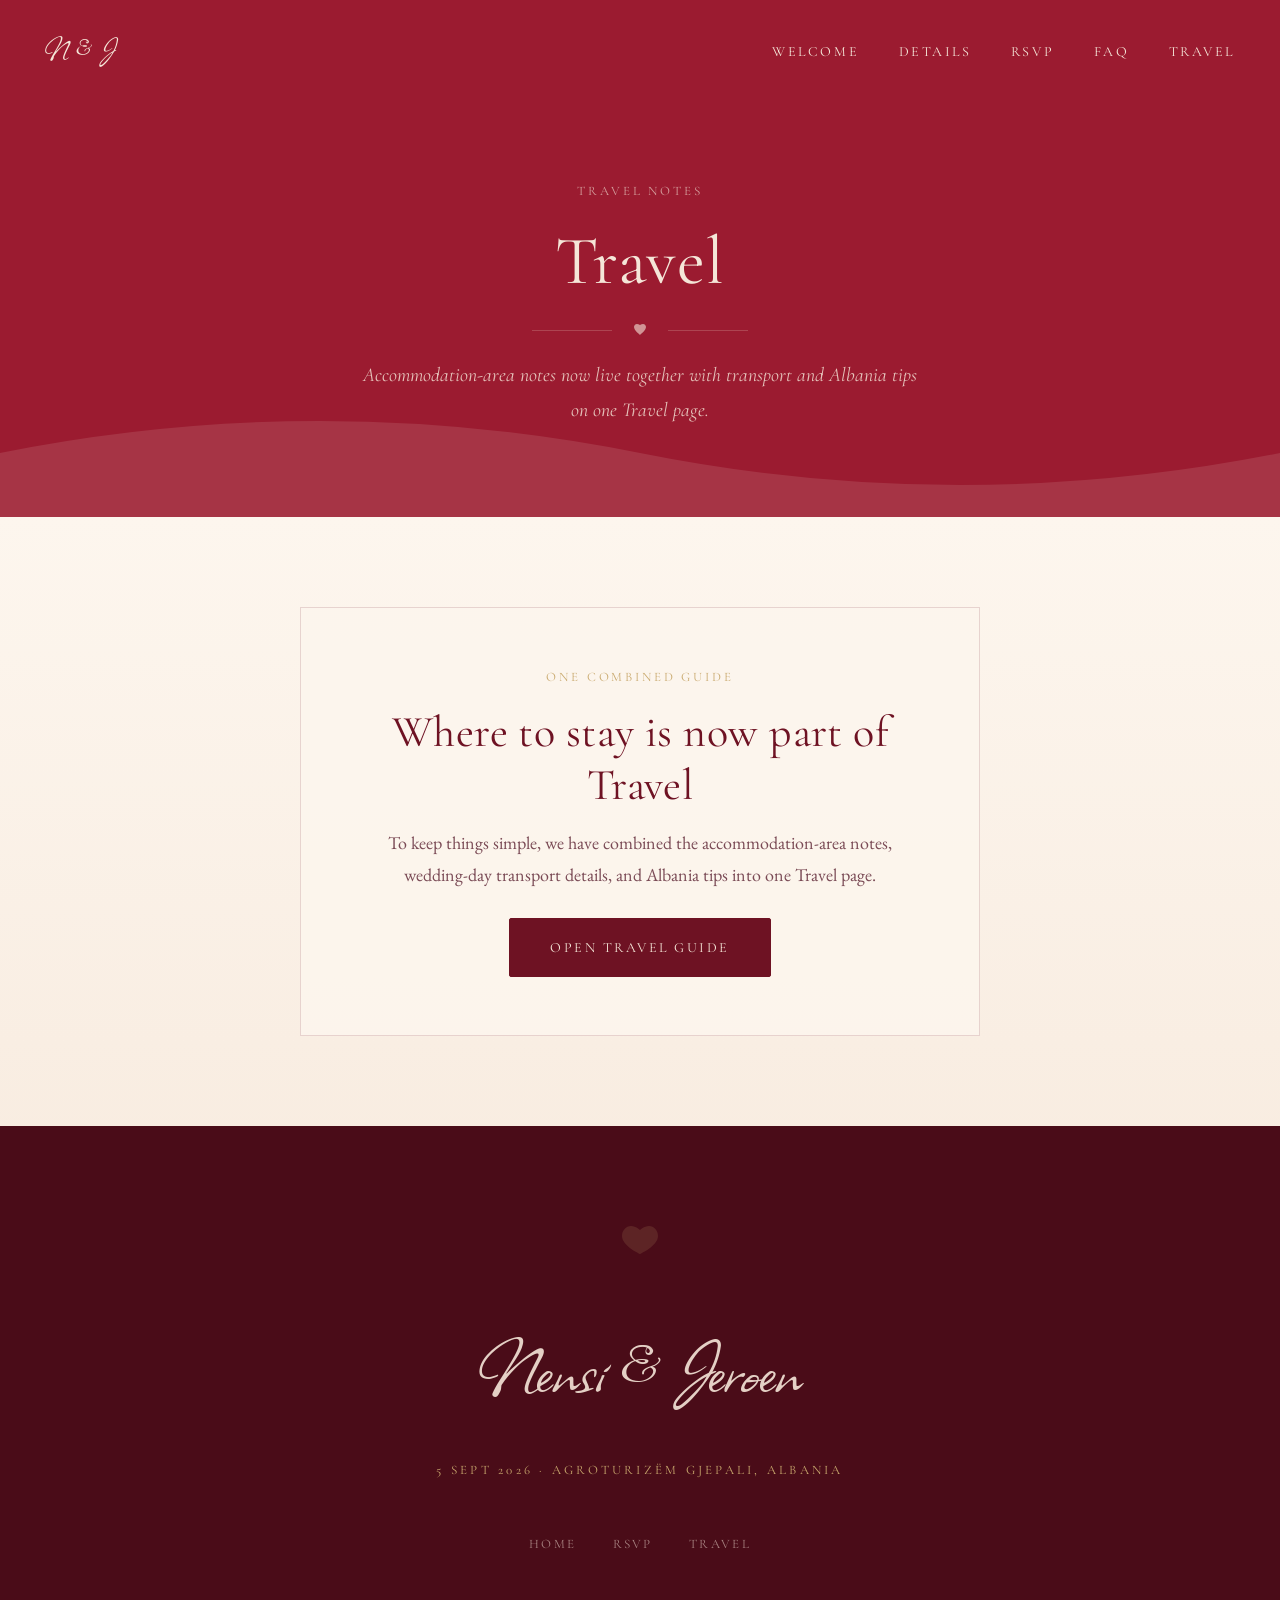
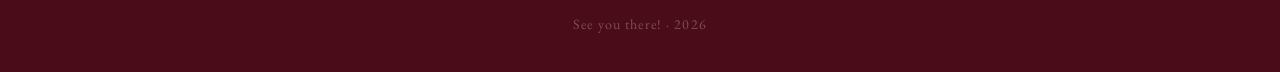
==== commit 6371ca1f: "Update travel page" ====
--- a/pages/accommodation-backup.html
+++ b/pages/accommodation-backup.html
@@ -3,160 +3,46 @@
 <head>
   <meta charset="UTF-8">
   <meta name="viewport" content="width=device-width, initial-scale=1.0">
-  <title>Where to Stay — Nensi & Jeroen · 5 Sept 2026</title>
-  <meta name="description" content="Recommended accommodation near Durrës, Shijak, Tirana, and Agroturizëm Gjepali for guests attending Nensi and Jeroen's wedding.">
+  <title>Travel — Nensi & Jeroen · 5 Sept 2026</title>
+  <link rel="icon" type="image/png" sizes="32x32" href="../assets/favicons/favicon-32x32.png">
+  <link rel="icon" type="image/png" sizes="192x192" href="../assets/favicons/icon-192x192.png">
+  <link rel="apple-touch-icon" href="../assets/favicons/apple-touch-icon.png">
+  <meta name="description" content="Travel and accommodation-area notes for guests attending Nensi and Jeroen's wedding at Agroturizëm Gjepali.">
   <link rel="stylesheet" href="../styles/main.css">
   <link rel="preconnect" href="https://fonts.googleapis.com">
   <link rel="preconnect" href="https://fonts.gstatic.com" crossorigin>
   <style>
-    .hotel-card {
-      background: var(--cream);
+    .simple-travel-page {
+      background: linear-gradient(180deg, var(--cream) 0%, rgba(245, 230, 216, 0.58) 100%);
+      min-height: 52vh;
+      padding: 5rem 1.5rem;
+    }
+
+    .simple-travel-card {
+      background: rgba(253, 246, 238, 0.86);
       border: 1px solid var(--divider);
-      padding: 2.4rem;
-      margin-bottom: 2rem;
-      transition: var(--transition);
-      position: relative;
+      max-width: 680px;
+      margin: 0 auto;
+      padding: clamp(2rem, 6vw, 3.2rem);
+      text-align: center;
     }
-    .hotel-card:hover {
-      box-shadow: 0 6px 28px rgba(155,27,48,0.09);
-      transform: translateY(-3px);
+
+    .simple-travel-card h2 {
+      font-size: clamp(1.7rem, 4vw, 2.45rem);
+      margin-bottom: 0.8rem;
     }
-    .hotel-card--featured {
-      border-color: var(--pomegranate);
-      border-width: 1.5px;
-    }
-    .featured-badge {
-      position: absolute;
-      top: -1px; right: 2rem;
-      background: var(--pomegranate);
-      color: var(--champagne);
-      font-family: var(--font-serif);
-      font-size: 0.62rem;
-      letter-spacing: 0.18em;
-      text-transform: uppercase;
-      padding: 0.3rem 0.9rem;
-    }
-    .hotel-header {
-      display: flex;
-      justify-content: space-between;
-      align-items: flex-start;
-      gap: 1rem;
-      margin-bottom: 1rem;
-      flex-wrap: wrap;
-    }
-    .hotel-name {
-      font-family: var(--font-serif);
-      font-size: 1.35rem;
-      color: var(--wine);
-      margin: 0;
-    }
-    .hotel-price {
-      font-family: var(--font-serif);
-      font-size: 0.78rem;
-      letter-spacing: 0.12em;
-      text-transform: uppercase;
-      color: var(--gold);
-      white-space: nowrap;
-    }
-    .hotel-meta {
-      display: flex;
-      gap: 1.2rem;
-      margin-bottom: 1rem;
-      flex-wrap: wrap;
-    }
-    .hotel-meta-item {
-      display: flex;
-      align-items: center;
-      gap: 0.4rem;
-      font-size: 0.82rem;
+
+    .simple-travel-card p {
       color: var(--text-muted);
-    }
-    .hotel-meta-item svg {
-      color: var(--pomegranate);
-      opacity: 0.7;
-      flex-shrink: 0;
-    }
-    .hotel-desc {
-      font-size: 0.95rem;
-      color: var(--text-muted);
-      line-height: 1.75;
-      margin-bottom: 1.2rem;
-    }
-    .hotel-features {
-      display: flex;
-      flex-wrap: wrap;
-      gap: 0.5rem;
-      margin-bottom: 1.4rem;
-    }
-    .feature-pill {
-      font-family: var(--font-serif);
-      font-size: 0.68rem;
-      letter-spacing: 0.12em;
-      text-transform: uppercase;
-      padding: 0.2rem 0.7rem;
-      border: 1px solid var(--divider);
-      color: var(--text-muted);
-      border-radius: 1px;
-    }
-    .hotel-footer {
-      display: flex;
-      justify-content: space-between;
-      align-items: center;
-      gap: 1rem;
-      flex-wrap: wrap;
-      padding-top: 1.2rem;
-      border-top: 1px solid var(--divider);
-    }
-    .hotel-address {
-      font-size: 0.82rem;
-      color: var(--text-muted);
-      font-style: italic;
-    }
-    .price-categories {
-      display: flex;
-      gap: 1.5rem;
-      margin: 3rem 0 1.5rem;
-      flex-wrap: wrap;
-    }
-    .price-cat-btn {
-      background: none;
-      border: 1px solid var(--divider);
-      padding: 0.5rem 1.2rem;
-      font-family: var(--font-serif);
-      font-size: 0.72rem;
-      letter-spacing: 0.15em;
-      text-transform: uppercase;
-      color: var(--text-muted);
-      cursor: pointer;
-      transition: var(--transition);
-    }
-    .price-cat-btn.active,
-    .price-cat-btn:hover {
-      background: var(--wine);
-      border-color: var(--wine);
-      color: var(--champagne);
-    }
-    .section-note {
-      background: var(--champagne);
-      border-left: 3px solid var(--pomegranate);
-      padding: 1.4rem 1.8rem;
-      margin: 3rem 0;
-      font-size: 0.95rem;
-      color: var(--text-muted);
-      line-height: 1.75;
-    }
-    .section-note strong { color: var(--wine); }
-    .section-separator {
-      width: 60px; height: 1px;
-      background: var(--gold);
-      margin: 3rem auto;
-      opacity: 0.5;
+      font-size: 1rem;
+      line-height: 1.8;
+      margin: 0 auto 1.5rem;
+      max-width: 520px;
     }
   </style>
 </head>
 <body>
 
-  <!-- Navigation -->
   <nav class="site-nav site-nav--inverse" role="navigation" aria-label="Main navigation">
     <a href="../index.html" class="nav-monogram" aria-label="Home">N & J</a>
     <ul class="nav-links">
@@ -164,214 +50,40 @@
       <li><a href="../index.html#details">Details</a></li>
       <li><a href="../index.html#rsvp">RSVP</a></li>
       <li><a href="../index.html#faq">FAQ</a></li>
-      <li><a href="travel.html">Travel</a></li>
-      <li><a href="accommodation.html" aria-current="page">Stay</a></li>
+      <li><a href="travel.html" aria-current="page">Travel</a></li>
     </ul>
     <button class="nav-toggle" aria-label="Toggle menu" aria-expanded="false">
       <span></span><span></span><span></span>
     </button>
   </nav>
 
-  <!-- Page Hero -->
   <header class="page-hero" role="banner">
     <svg viewBox="0 0 800 80" style="position:absolute;bottom:0;left:0;width:100%;opacity:0.12" fill="var(--champagne)" xmlns="http://www.w3.org/2000/svg" aria-hidden="true">
       <path d="M0 40 Q200 0 400 40 Q600 80 800 40 L800 80 L0 80Z"/>
     </svg>
-    <span class="section-label">Rest & Recharge</span>
-    <h1>Where to Stay</h1>
+    <span class="section-label">Travel Notes</span>
+    <h1>Travel</h1>
     <div class="ornament-divider" aria-hidden="true" style="margin:1.2rem auto;">
       <span class="ornament-line" style="background:rgba(245,230,216,0.4)"></span>
       <svg width="12" height="12" viewBox="0 0 16 16" fill="rgba(245,230,216,0.6)"><path d="M8 1.5C8 1.5 6.5 0 4 0C1.5 0 0 2 0 4C0 8.5 8 14.5 8 14.5C8 14.5 16 8.5 16 4C16 2 14.5 0 12 0C9.5 0 8 1.5 8 1.5Z"/></svg>
       <span class="ornament-line" style="background:rgba(245,230,216,0.4)"></span>
     </div>
-    <p class="lead-text" style="color:rgba(245,230,216,0.8); max-width:540px; margin:0 auto;">
-      A practical guide to where to stay near Agroturizëm Gjepali — from the closest countryside options to Durrës seafront and Tirana city stays.
+    <p class="lead-text" style="color:rgba(245,230,216,0.82); max-width:560px; margin:0 auto;">
+      Accommodation-area notes now live together with transport and Albania tips on one Travel page.
     </p>
   </header>
 
-  <main>
-    <div class="content-section fade-in" style="max-width: var(--max-width); margin: 0 auto;">
-
-      <div class="section-note">
-        <strong>Booking early is important.</strong> The venue is in the Gjepalaj/Shijak countryside, so the best place to stay depends on whether you prefer being closest to the wedding, by the sea in Durrës, or in the city in Tirana. Please share your accommodation in the RSVP so we can coordinate transport.
-      </div>
-
-      <span class="section-label">Our pick</span>
-      <h2>Recommended Areas to Stay</h2>
-
-      <!-- ===== FEATURED ===== -->
-      <div class="hotel-card hotel-card--featured fade-in">
-        <div class="featured-badge">Closest to the Venue</div>
-
-        <div class="hotel-header">
-          <h3 class="hotel-name">Agroturizëm Gjepali / Gjepalaj Area</h3>
-          <span class="hotel-price">€€ · Most convenient</span>
-        </div>
-
-        <div class="hotel-meta">
-          <span class="hotel-meta-item">
-            <svg width="14" height="14" viewBox="0 0 16 16" fill="none" stroke="currentColor" stroke-width="1.5" aria-hidden="true"><circle cx="8" cy="7" r="3"/><path d="M8 1 Q13 5 13 9 Q13 13 8 15 Q3 13 3 9 Q3 5 8 1Z"/></svg>
-            Venue area
-          </span>
-          <span class="hotel-meta-item">
-            <svg width="14" height="14" viewBox="0 0 16 16" fill="none" stroke="currentColor" stroke-width="1.5" aria-hidden="true"><path d="M3 8h10M3 5h10M3 11h6"/></svg>
-            Minimal wedding-day travel
-          </span>
-          <span class="hotel-meta-item">
-            <svg width="14" height="14" viewBox="0 0 16 16" fill="none" stroke="currentColor" stroke-width="1.5" aria-hidden="true"><path d="M3 5h10v7H3z"/><path d="M5 5V3h6v2"/></svg>
-            Limited availability
-          </span>
-        </div>
-
-        <p class="hotel-desc">
-          Staying at or very close to Agroturizëm Gjepali is the simplest option for the wedding itself, especially for guests who want the shortest possible transfer. Availability in the immediate countryside area is limited, so book early and confirm exact transport details with us.
-        </p>
-
-        <div class="hotel-features">
-          <span class="feature-pill">Closest Option</span>
-          <span class="feature-pill">Countryside</span>
-          <span class="feature-pill">Quiet Setting</span>
-          <span class="feature-pill">Transport Friendly</span>
-        </div>
-
-        <div class="hotel-footer">
-          <span class="hotel-address">Gjepalaj / Shijak area · confirm directly or via booking platforms</span>
-          <a href="../index.html#rsvp" class="btn" style="font-size:0.72rem; padding:0.65rem 1.4rem;">Note in RSVP</a>
-        </div>
-      </div>
-
-      <!-- ===== AREA 2 ===== -->
-      <div class="hotel-card fade-in">
-        <div class="hotel-header">
-          <h3 class="hotel-name">Durrës Seafront</h3>
-          <span class="hotel-price">€–€€€ · Best all-round base</span>
-        </div>
-        <div class="hotel-meta">
-          <span class="hotel-meta-item">
-            <svg width="14" height="14" viewBox="0 0 16 16" fill="none" stroke="currentColor" stroke-width="1.5" aria-hidden="true"><circle cx="8" cy="7" r="3"/><path d="M8 1 Q13 5 13 9 Q13 13 8 15 Q3 13 3 9 Q3 5 8 1Z"/></svg>
-            Coastal stay
-          </span>
-          <span class="hotel-meta-item">
-            <svg width="14" height="14" viewBox="0 0 16 16" fill="none" stroke="currentColor" stroke-width="1.5" aria-hidden="true"><path d="M3 8h10M3 5h10M3 11h6"/></svg>
-            ~20–30 min to venue by car
-          </span>
-        </div>
-        <p class="hotel-desc">
-          Durrës is the most balanced choice for many guests: more hotel and apartment options, access to the sea, restaurants, and a much shorter journey to the venue than staying on the southern coast. It is a strong choice if you want convenience without being in the city.
-        </p>
-        <div class="hotel-features">
-          <span class="feature-pill">Beach Nearby</span>
-          <span class="feature-pill">Many Hotels</span>
-          <span class="feature-pill">Restaurants</span>
-          <span class="feature-pill">Good for Groups</span>
-        </div>
-        <div class="hotel-footer">
-          <span class="hotel-address">Durrës seafront / Golem area · search on Booking.com or Airbnb</span>
-        </div>
-      </div>
-
-      <!-- ===== AREA 3 ===== -->
-      <div class="hotel-card fade-in">
-        <div class="hotel-header">
-          <h3 class="hotel-name">Tirana City Centre</h3>
-          <span class="hotel-price">€–€€€ · Best city stay</span>
-        </div>
-        <div class="hotel-meta">
-          <span class="hotel-meta-item">
-            <svg width="14" height="14" viewBox="0 0 16 16" fill="none" stroke="currentColor" stroke-width="1.5" aria-hidden="true"><circle cx="8" cy="7" r="3"/><path d="M8 1 Q13 5 13 9 Q13 13 8 15 Q3 13 3 9 Q3 5 8 1Z"/></svg>
-            City centre
-          </span>
-          <span class="hotel-meta-item">
-            <svg width="14" height="14" viewBox="0 0 16 16" fill="none" stroke="currentColor" stroke-width="1.5" aria-hidden="true"><path d="M3 8h10M3 5h10M3 11h6"/></svg>
-            ~40–60 min to venue by car
-          </span>
-        </div>
-        <p class="hotel-desc">
-          Tirana is the best option if you want a lively city base with the widest choice of hotels, cafés, restaurants, and nightlife. It is slightly less convenient for the wedding-day transfer, so plan extra time and avoid leaving too late.
-        </p>
-        <div class="hotel-features">
-          <span class="feature-pill">City Break</span>
-          <span class="feature-pill">Restaurants</span>
-          <span class="feature-pill">Nightlife</span>
-          <span class="feature-pill">Airport Access</span>
-        </div>
-        <div class="hotel-footer">
-          <span class="hotel-address">Blloku / Skanderbeg Square / central Tirana · search on hotel platforms</span>
-        </div>
-      </div>
-
-      <!-- ===== AREA 4 ===== -->
-      <div class="hotel-card fade-in">
-        <div class="hotel-header">
-          <h3 class="hotel-name">Shijak or Durrës Old Town</h3>
-          <span class="hotel-price">€ · Practical & simple</span>
-        </div>
-        <div class="hotel-meta">
-          <span class="hotel-meta-item">
-            <svg width="14" height="14" viewBox="0 0 16 16" fill="none" stroke="currentColor" stroke-width="1.5" aria-hidden="true"><circle cx="8" cy="7" r="3"/><path d="M8 1 Q13 5 13 9 Q13 13 8 15 Q3 13 3 9 Q3 5 8 1Z"/></svg>
-            Close to venue area
-          </span>
-          <span class="hotel-meta-item">
-            <svg width="14" height="14" viewBox="0 0 16 16" fill="none" stroke="currentColor" stroke-width="1.5" aria-hidden="true"><path d="M3 8h10M3 5h10M3 11h6"/></svg>
-            Good for short stays
-          </span>
-        </div>
-        <p class="hotel-desc">
-          If your priority is keeping things easy and local, look around Shijak or Durrës Old Town. The selection may be smaller than Tirana or the seafront, but the wedding-day logistics can be simpler.
-        </p>
-        <div class="hotel-features">
-          <span class="feature-pill">Local Base</span>
-          <span class="feature-pill">Shorter Transfer</span>
-          <span class="feature-pill">Simple Logistics</span>
-          <span class="feature-pill">Good Value</span>
-        </div>
-        <div class="hotel-footer">
-          <span class="hotel-address">Shijak / Durrës Old Town · compare hotel and apartment options</span>
-        </div>
-      </div>
-
-    </div>
-
-    <div class="section-separator"></div>
-
-    <!-- Booking tips -->
-    <div class="section section--ivory fade-in">
-      <div class="container" style="max-width: var(--max-width);">
-        <div class="centered section-heading">
-          <span class="section-label">Helpful Advice</span>
-          <h2>Booking Tips</h2>
-        </div>
-
-        <div class="info-grid" style="margin-top:2rem;">
-          <div class="info-card">
-            <h3>Book Early</h3>
-            <p>September can still be busy, especially in popular coastal areas and in Tirana. Book once your travel dates are clear, and prioritise options with straightforward cancellation terms.</p>
-          </div>
-          <div class="info-card">
-            <h3>Share Your Location</h3>
-            <p>Please add your hotel or apartment address in the RSVP when you know it. This helps us plan guest transport and pickup points more realistically.</p>
-          </div>
-          <div class="info-card">
-            <h3>Plan the Return</h3>
-            <p>The venue is rural, so do not rely on walking or finding last-minute transport late at night. Use the coordinated transfer or arrange a trusted driver in advance.</p>
-          </div>
-        </div>
-      </div>
-    </div>
-
-    <!-- CTA to travel page -->
-    <div style="padding: 4rem 2rem; text-align:center;" class="fade-in">
-      <span class="section-label">Next Steps</span>
-      <h2 style="margin-bottom:1rem;">Ready to Plan Your Journey?</h2>
-      <p class="lead-text" style="margin: 0 auto 2rem;">
-        Our travel guide covers airports, transfers, local transport, and ideas near Durrës and Tirana.
+  <main class="simple-travel-page">
+    <section class="simple-travel-card fade-in">
+      <span class="section-label">One Combined Guide</span>
+      <h2>Where to stay is now part of Travel</h2>
+      <p>
+        To keep things simple, we have combined the accommodation-area notes, wedding-day transport details, and Albania tips into one Travel page.
       </p>
-      <a href="travel.html" class="btn btn--primary">View Travel Guide</a>
-    </div>
-
+      <a href="travel.html" class="btn btn--primary">Open Travel Guide</a>
+    </section>
   </main>
 
-  <!-- Footer -->
   <footer class="site-footer" role="contentinfo">
     <svg class="footer-ornament" width="60" height="60" viewBox="0 0 60 60" fill="none" xmlns="http://www.w3.org/2000/svg" aria-hidden="true">
       <path d="M30 14C30 14 26 10 21 10C16 10 12 14.5 12 20C12 30 30 38 30 38C30 38 48 30 48 20C48 14.5 44 10 39 10C34 10 30 14 30 14Z" fill="currentColor" opacity="0.5"/>
@@ -382,7 +94,6 @@
       <li><a href="../index.html">Home</a></li>
       <li><a href="../index.html#rsvp">RSVP</a></li>
       <li><a href="travel.html">Travel</a></li>
-      <li><a href="accommodation.html">Stay</a></li>
     </ul>
     <p class="footer-copy">See you there! &middot; 2026</p>
   </footer>
--- a/styles/main.css
+++ b/styles/main.css
@@ -1136,15 +1136,92 @@
   :root { --section-pad: 5rem 1.5rem; }
   html { font-size: 16px; }
 
-  .site-nav { padding: 1rem 1.5rem; }
-  .nav-links { display: none; flex-direction: column; position: fixed;
-    inset: 0; background: var(--cream); align-items: center; justify-content: center;
-    gap: 2.5rem; z-index: 99; }
-  .nav-links.open { display: flex; }
-  .nav-links a { font-size: 1rem; letter-spacing: 0.12em; }
+  body.nav-open { overflow: hidden; }
+
+  .site-nav {
+    min-height: 64px;
+    padding: 0.9rem 1.5rem;
+  }
+
+  .site-nav.menu-open {
+    background: rgba(253, 246, 238, 0.98);
+    backdrop-filter: blur(8px);
+    box-shadow: 0 1px 20px rgba(110, 18, 35, 0.08);
+  }
+
+  .site-nav--inverse.menu-open .nav-monogram {
+    color: var(--wine);
+  }
+
+  .nav-links {
+    position: fixed;
+    inset: 0;
+    z-index: 99;
+    display: flex;
+    flex-direction: column;
+    align-items: center;
+    justify-content: flex-start;
+    gap: 0;
+    min-height: 100vh;
+    min-height: 100dvh;
+    padding: calc(64px + env(safe-area-inset-top, 0px) + 1.2rem) 1.5rem 2rem;
+    overflow-y: auto;
+    -webkit-overflow-scrolling: touch;
+    background: rgba(253, 246, 238, 0.98);
+    backdrop-filter: blur(10px);
+    opacity: 0;
+    visibility: hidden;
+    pointer-events: none;
+    transform: translateY(-10px);
+    transition: opacity 0.25s ease, transform 0.25s ease, visibility 0.25s ease;
+  }
+
+  .nav-links.open {
+    opacity: 1;
+    visibility: visible;
+    pointer-events: auto;
+    transform: translateY(0);
+  }
+
+  .nav-links li {
+    width: min(100%, 340px);
+  }
+
+  .nav-links a {
+    display: block;
+    width: 100%;
+    padding: 0.9rem 0.5rem;
+    border-bottom: 1px solid rgba(110, 18, 35, 0.12);
+    color: var(--wine);
+    font-size: 1rem;
+    letter-spacing: 0.14em;
+    text-align: center;
+  }
+
+  .nav-links li:first-child a {
+    border-top: 1px solid rgba(110, 18, 35, 0.12);
+  }
+
+  .nav-links a::after {
+    display: none;
+  }
+
   .site-nav--inverse:not(.scrolled) .nav-links.open a { color: var(--wine); }
+  .site-nav--inverse.menu-open .nav-toggle span,
   .site-nav--inverse:not(.scrolled) .nav-toggle[aria-expanded="true"] span { background: var(--wine); }
   .nav-toggle { display: block; z-index: 101; position: relative; }
+
+  .nav-toggle[aria-expanded="true"] span:nth-child(1) {
+    transform: translateY(6.5px) rotate(45deg);
+  }
+
+  .nav-toggle[aria-expanded="true"] span:nth-child(2) {
+    opacity: 0;
+  }
+
+  .nav-toggle[aria-expanded="true"] span:nth-child(3) {
+    transform: translateY(-6.5px) rotate(-45deg);
+  }
 
   .countdown { gap: 0.35rem; max-width: 300px; }
   .countdown-sep { display: none; }
